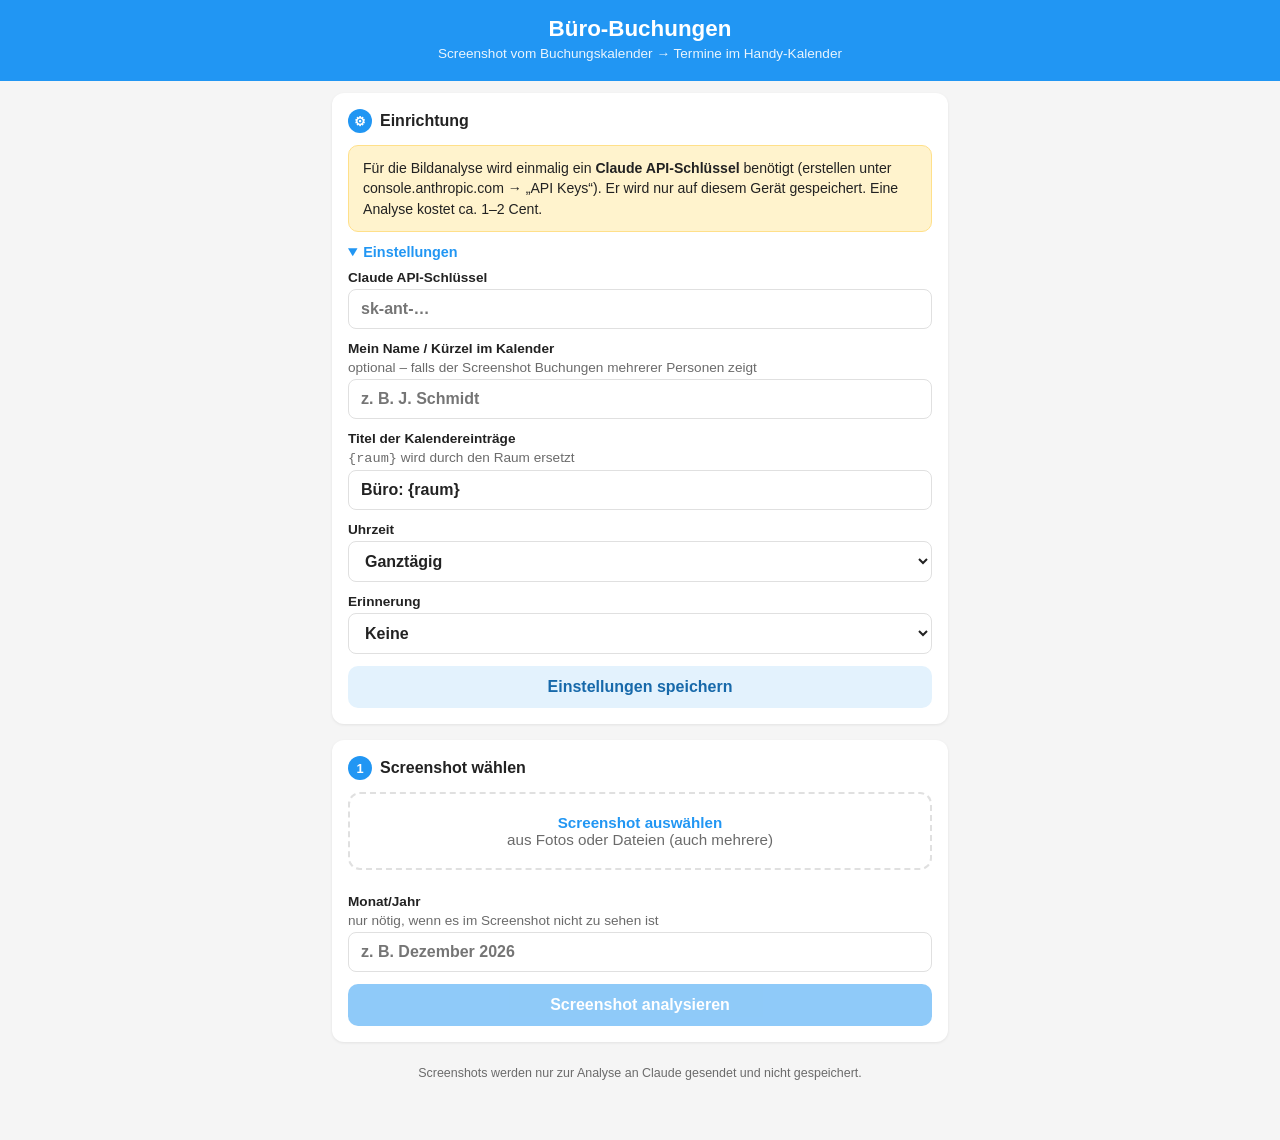
==== buerobuchung.html @ 48f1ab89 "Add office booking app: calendar screenshot to .ics entries Co-Authored-By: Claude Opus 5.5 <noreply" ====
<!DOCTYPE html>
<html lang="de">
<head>
<meta charset="UTF-8">
<meta name="viewport" content="width=device-width, initial-scale=1.0, viewport-fit=cover">
<meta name="apple-mobile-web-app-capable" content="yes">
<meta name="apple-mobile-web-app-title" content="Büro">
<meta name="theme-color" content="#2196F3">
<title>Büro-Buchungen</title>
<style>
  :root {
    --blue: #2196F3;
    --blue-dark: #1769aa;
    --blue-soft: #e3f2fd;
    --green: #43a047;
    --red: #c0392b;
    --amber-bg: #fff3cd;
    --amber-border: #ffe08a;
    --bg: #f5f5f5;
    --card: #ffffff;
    --border: #e0e0e0;
    --text: #222;
    --text-light: #6b6b6b;
  }
  @media (prefers-color-scheme: dark) {
    :root {
      --blue-soft: #16324a;
      --amber-bg: #3a3214;
      --amber-border: #6b5a1d;
      --bg: #121417;
      --card: #1d2025;
      --border: #30343b;
      --text: #ececec;
      --text-light: #a0a4ab;
      color-scheme: dark;
    }
  }
  * { box-sizing: border-box; }
  [hidden] { display: none !important; }
  body {
    margin: 0;
    font-family: -apple-system, BlinkMacSystemFont, "Segoe UI", Roboto, Helvetica, Arial, sans-serif;
    background: var(--bg);
    color: var(--text);
    padding-bottom: calc(40px + env(safe-area-inset-bottom, 0px));
  }
  header {
    background: var(--blue);
    color: #fff;
    padding: calc(16px + env(safe-area-inset-top, 0px)) 16px 20px;
    text-align: center;
  }
  header h1 { margin: 0 0 4px; font-size: 1.4rem; }
  header p { margin: 0; font-size: 0.85rem; opacity: 0.9; }
  .wrap {
    max-width: 640px;
    margin: 0 auto;
    padding: 12px max(12px, env(safe-area-inset-left, 0px)) 12px max(12px, env(safe-area-inset-right, 0px));
    display: flex;
    flex-direction: column;
    gap: 16px;
  }
  .card {
    background: var(--card);
    border-radius: 12px;
    box-shadow: 0 1px 3px rgba(0,0,0,0.08);
    padding: 16px;
    display: flex;
    flex-direction: column;
    gap: 12px;
  }
  .card h2 {
    margin: 0;
    font-size: 1rem;
    display: flex;
    align-items: center;
    gap: 8px;
  }
  .step {
    display: inline-grid;
    place-items: center;
    width: 24px; height: 24px;
    border-radius: 50%;
    background: var(--blue);
    color: #fff;
    font-size: 0.8rem;
    flex-shrink: 0;
  }
  .hint { margin: 0; font-size: 0.85rem; color: var(--text-light); line-height: 1.45; }
  label { font-size: 0.85rem; font-weight: 600; display: flex; flex-direction: column; gap: 4px; }
  label .sub { font-weight: 400; color: var(--text-light); }
  input[type="text"], input[type="password"], input[type="date"], input[type="time"], select {
    font: inherit;
    font-size: 16px; /* verhindert Zoom auf iOS */
    padding: 10px 12px;
    border: 1px solid var(--border);
    border-radius: 8px;
    background: var(--card);
    color: var(--text);
    width: 100%;
    min-width: 0;
  }
  input:focus-visible, select:focus-visible, button:focus-visible {
    outline: 2px solid var(--blue);
    outline-offset: 1px;
  }
  .row { display: flex; gap: 10px; flex-wrap: wrap; }
  .row > * { flex: 1 1 140px; min-width: 0; }
  button {
    font: inherit;
    font-size: 1rem;
    border: none;
    border-radius: 10px;
    padding: 12px 16px;
    cursor: pointer;
    background: var(--blue);
    color: #fff;
    font-weight: 600;
  }
  button:disabled { opacity: 0.5; cursor: default; }
  button.secondary { background: var(--blue-soft); color: var(--blue-dark); }
  @media (prefers-color-scheme: dark) { button.secondary { color: #9fd0ff; } }
  button.link {
    background: none; color: var(--blue); padding: 4px 0; font-weight: 500; font-size: 0.9rem;
    align-self: flex-start;
  }
  .drop {
    border: 2px dashed var(--border);
    border-radius: 12px;
    padding: 20px 12px;
    text-align: center;
    color: var(--text-light);
    cursor: pointer;
    font-size: 0.95rem;
  }
  .drop strong { color: var(--blue); }
  .thumbs { display: flex; gap: 8px; flex-wrap: wrap; }
  .thumb { position: relative; width: 84px; height: 140px; border-radius: 8px; overflow: hidden; border: 1px solid var(--border); }
  .thumb img { width: 100%; height: 100%; object-fit: cover; object-position: top; }
  .thumb button {
    position: absolute; top: 4px; right: 4px;
    width: 26px; height: 26px; padding: 0; border-radius: 50%;
    background: rgba(0,0,0,0.6); font-size: 0.9rem; line-height: 26px;
  }
  details summary { cursor: pointer; font-size: 0.9rem; color: var(--blue); font-weight: 600; }
  details[open] summary { margin-bottom: 10px; }
  details .inner { display: flex; flex-direction: column; gap: 12px; }
  .notice {
    background: var(--amber-bg);
    border: 1px solid var(--amber-border);
    border-radius: 10px;
    padding: 12px 14px;
    font-size: 0.88rem;
    line-height: 1.45;
  }
  .error { color: var(--red); font-size: 0.9rem; margin: 0; white-space: pre-wrap; }
  .status { font-size: 0.9rem; color: var(--text-light); display: flex; align-items: center; gap: 8px; }
  .spinner {
    width: 18px; height: 18px; border-radius: 50%;
    border: 3px solid var(--blue-soft); border-top-color: var(--blue);
    animation: spin 0.9s linear infinite;
  }
  @keyframes spin { to { transform: rotate(360deg); } }
  @media (prefers-reduced-motion: reduce) { .spinner { animation-duration: 3s; } }

  /* Ergebnisliste */
  .days { display: flex; flex-direction: column; }
  .day {
    display: grid;
    grid-template-columns: 26px 92px 1fr 32px;
    align-items: center;
    gap: 8px;
    padding: 8px 0;
    border-bottom: 1px solid var(--border);
  }
  .day:last-child { border-bottom: none; }
  .day.off .date, .day.off input[type="text"] { opacity: 0.45; }
  .day input[type="checkbox"] { width: 22px; height: 22px; accent-color: var(--green); margin: 0; }
  .date { font-size: 0.9rem; line-height: 1.2; font-variant-numeric: tabular-nums; }
  .date .wd { font-weight: 700; display: block; }
  .date .dm { color: var(--text-light); font-size: 0.8rem; }
  .day input[type="text"] { padding: 8px 10px; }
  .day .del { background: none; color: var(--red); padding: 0; font-size: 1.2rem; }
  .day.unsure input[type="text"] { border-color: #e0a800; }
  .week-sep { font-size: 0.75rem; text-transform: uppercase; letter-spacing: 0.06em; color: var(--text-light); padding: 12px 0 2px; font-weight: 600; }
  .summary { font-size: 0.9rem; color: var(--text-light); }
  .actions { display: flex; flex-direction: column; gap: 8px; }
  .legend { font-size: 0.8rem; color: var(--text-light); display: flex; align-items: center; gap: 6px; }
  .legend i { display: inline-block; width: 14px; height: 14px; border: 2px solid #e0a800; border-radius: 4px; }
  footer { text-align: center; font-size: 0.78rem; color: var(--text-light); padding: 8px 16px; }
</style>
</head>
<body>

<header>
  <h1>Büro-Buchungen</h1>
  <p>Screenshot vom Buchungskalender → Termine im Handy-Kalender</p>
</header>

<div class="wrap">

  <!-- Einmalige Einrichtung -->
  <section class="card" id="setup-card">
    <h2><span class="step">⚙</span> Einrichtung</h2>
    <div class="notice" id="key-notice" hidden>
      Für die Bildanalyse wird einmalig ein <strong>Claude API-Schlüssel</strong> benötigt
      (erstellen unter <span style="user-select:all">console.anthropic.com</span> → „API Keys“).
      Er wird nur auf diesem Gerät gespeichert. Eine Analyse kostet ca. 1–2 Cent.
    </div>
    <details id="settings">
      <summary>Einstellungen</summary>
      <div class="inner">
        <label>Claude API-Schlüssel
          <input type="password" id="api-key" placeholder="sk-ant-…" autocomplete="off" spellcheck="false">
        </label>
        <label>Mein Name / Kürzel im Kalender <span class="sub">optional – falls der Screenshot Buchungen mehrerer Personen zeigt</span>
          <input type="text" id="my-name" placeholder="z. B. J. Schmidt">
        </label>
        <label>Titel der Kalendereinträge <span class="sub"><code>{raum}</code> wird durch den Raum ersetzt</span>
          <input type="text" id="title-tpl" value="Büro: {raum}">
        </label>
        <label>Uhrzeit
          <select id="time-mode">
            <option value="allday">Ganztägig</option>
            <option value="timed">Mit Uhrzeit</option>
          </select>
        </label>
        <div class="row" id="time-row" hidden>
          <label>Von <input type="time" id="t-start" value="08:00"></label>
          <label>Bis <input type="time" id="t-end" value="17:00"></label>
        </div>
        <label>Erinnerung
          <select id="alarm">
            <option value="">Keine</option>
            <option value="-PT15M">15 Minuten vorher</option>
            <option value="-PT1H">1 Stunde vorher</option>
            <option value="-PT9H" data-allday="true">Am Vortag, 15:00 (bei ganztägig)</option>
          </select>
        </label>
        <button class="secondary" id="save-settings" type="button">Einstellungen speichern</button>
      </div>
    </details>
  </section>

  <!-- Schritt 1: Screenshot -->
  <section class="card">
    <h2><span class="step">1</span> Screenshot wählen</h2>
    <input type="file" id="file" accept="image/*" multiple hidden>
    <div class="drop" id="drop" role="button" tabindex="0">
      <strong>Screenshot auswählen</strong><br>
      aus Fotos oder Dateien (auch mehrere)
    </div>
    <div class="thumbs" id="thumbs"></div>
    <label>Monat/Jahr <span class="sub">nur nötig, wenn es im Screenshot nicht zu sehen ist</span>
      <input type="text" id="period-hint" placeholder="z. B. Dezember 2026">
    </label>
    <button id="analyze" type="button" disabled>Screenshot analysieren</button>
    <div class="status" id="status" hidden><div class="spinner"></div><span>Analysiere Screenshot … (ca. 10–30 Sek.)</span></div>
    <p class="error" id="error" hidden></p>
  </section>

  <!-- Schritt 2: Prüfen -->
  <section class="card" id="result-card" hidden>
    <h2><span class="step">2</span> Prüfen &amp; anpassen</h2>
    <p class="hint">Nur Werktage (Mo–Fr). Häkchen entfernen, um einen Tag auszulassen. Raum antippen, um ihn zu ändern.</p>
    <div class="legend" id="unsure-legend" hidden><i></i> unsicher erkannt – bitte prüfen</div>
    <div class="days" id="days"></div>
    <button class="link" id="add-day" type="button">+ Tag hinzufügen</button>
    <div class="row" id="add-row" hidden>
      <input type="date" id="add-date">
      <input type="text" id="add-room" placeholder="Raum">
      <button class="secondary" id="add-confirm" type="button">Hinzufügen</button>
    </div>
  </section>

  <!-- Schritt 3: Exportieren -->
  <section class="card" id="export-card" hidden>
    <h2><span class="step">3</span> In den Kalender übernehmen</h2>
    <p class="summary" id="summary"></p>
    <div class="actions">
      <button id="export" type="button">Zum Kalender hinzufügen</button>
      <button class="secondary" id="share" type="button" hidden>Teilen … (an Kalender-App senden)</button>
    </div>
    <p class="hint">iPhone: In Safari öffnet sich „Alle hinzufügen“. Android: Die heruntergeladene Datei
      <code>buero-buchungen.ics</code> antippen und mit Google Kalender öffnen.</p>
  </section>

  <footer>Screenshots werden nur zur Analyse an Claude gesendet und nicht gespeichert.</footer>
</div>

<script>
(() => {
  const $ = id => document.getElementById(id);
  const MODEL = 'claude-sonnet-5-5';
  const WD = ['So', 'Mo', 'Di', 'Mi', 'Do', 'Fr', 'Sa'];
  const WD_LONG = ['Sonntag', 'Montag', 'Dienstag', 'Mittwoch', 'Donnerstag', 'Freitag', 'Samstag'];

  let images = [];   // {blob, url, mediaType}
  let days = [];     // {date: 'YYYY-MM-DD', room, on, unsure}

  // ---------- Einstellungen ----------
  const store = {
    get(k, d = '') { try { return localStorage.getItem('bb_' + k) ?? d; } catch { return d; } },
    set(k, v) { try { localStorage.setItem('bb_' + k, v); } catch {} }
  };
  const fields = ['api-key', 'my-name', 'title-tpl', 'time-mode', 't-start', 't-end', 'alarm'];
  fields.forEach(f => { const v = store.get(f, null); if (v !== null) $(f).value = v; });

  function syncSettingsUI() {
    const hasKey = !!$('api-key').value.trim();
    $('key-notice').hidden = hasKey;
    if (!hasKey) $('settings').open = true;
    $('time-row').hidden = $('time-mode').value !== 'timed';
    updateAnalyzeBtn();
  }
  $('time-mode').addEventListener('change', syncSettingsUI);
  $('save-settings').addEventListener('click', () => {
    fields.forEach(f => store.set(f, $(f).value.trim()));
    syncSettingsUI();
    if ($('api-key').value.trim()) $('settings').open = false;
    renderSummary();
  });
  $('api-key').addEventListener('input', updateAnalyzeBtn);

  // ---------- Bilder ----------
  $('drop').addEventListener('click', () => $('file').click());
  $('drop').addEventListener('keydown', e => { if (e.key === 'Enter' || e.key === ' ') { e.preventDefault(); $('file').click(); } });
  $('drop').addEventListener('dragover', e => e.preventDefault());
  $('drop').addEventListener('drop', e => { e.preventDefault(); addFiles(e.dataTransfer.files); });
  $('file').addEventListener('change', e => { addFiles(e.target.files); e.target.value = ''; });
  document.addEventListener('paste', e => {
    const files = [...(e.clipboardData?.items || [])].filter(i => i.type.startsWith('image/')).map(i => i.getAsFile());
    if (files.length) addFiles(files);
  });

  async function addFiles(fileList) {
    for (const f of fileList) {
      if (!f || !f.type.startsWith('image/')) continue;
      try {
        const blob = await shrink(f);
        images.push({ blob, url: URL.createObjectURL(blob) });
      } catch { showError('Das Bild konnte nicht gelesen werden. Bitte als PNG oder JPG wählen.'); }
    }
    renderThumbs();
  }

  // Verkleinert auf max. 1568 px (lange Seite) – so viel nutzt Claude ohnehin.
  function shrink(file) {
    return new Promise((resolve, reject) => {
      const img = new Image();
      img.onload = () => {
        const max = 1568;
        const scale = Math.min(1, max / Math.max(img.width, img.height));
        const c = document.createElement('canvas');
        c.width = Math.round(img.width * scale);
        c.height = Math.round(img.height * scale);
        const ctx = c.getContext('2d');
        ctx.fillStyle = '#fff';
        ctx.fillRect(0, 0, c.width, c.height);
        ctx.drawImage(img, 0, 0, c.width, c.height);
        URL.revokeObjectURL(img.src);
        c.toBlob(b => b ? resolve(b) : reject(), 'image/jpeg', 0.9);
      };
      img.onerror = reject;
      img.src = URL.createObjectURL(file);
    });
  }

  function renderThumbs() {
    const box = $('thumbs');
    box.innerHTML = '';
    images.forEach((im, i) => {
      const d = document.createElement('div');
      d.className = 'thumb';
      d.innerHTML = `<img alt="Screenshot ${i + 1}"><button type="button" aria-label="Entfernen">✕</button>`;
      d.querySelector('img').src = im.url;
      d.querySelector('button').onclick = () => { URL.revokeObjectURL(im.url); images.splice(i, 1); renderThumbs(); };
      box.appendChild(d);
    });
    updateAnalyzeBtn();
  }

  function updateAnalyzeBtn() {
    $('analyze').disabled = !images.length || !$('api-key').value.trim();
  }

  // ---------- Analyse ----------
  const blobToBase64 = blob => new Promise((res, rej) => {
    const r = new FileReader();
    r.onload = () => res(String(r.result).split(',')[1]);
    r.onerror = rej;
    r.readAsDataURL(blob);
  });

  function buildPrompt() {
    const today = new Date();
    const name = $('my-name').value.trim();
    const period = $('period-hint').value.trim();
    return `Die Bilder sind Screenshots aus einem Kalender bzw. Raumbuchungs-System. Darin ist zu sehen, an welchen Tagen ich in welchem Büroraum (Raum, Arbeitsplatz, Desk, Etage o. ä.) gebucht bin.

Heutiges Datum: ${today.toISOString().slice(0, 10)} (${WD_LONG[today.getDay()]}).
${period ? `Der Zeitraum im Screenshot ist: ${period}.` : 'Leite Monat und Jahr aus dem Screenshot ab. Fehlt das Jahr, nimm das Jahr, bei dem die Wochentage zu den Daten passen und das am nächsten zum heutigen Datum liegt.'}
${name ? `Ich bin "${name}". Falls Buchungen mehrerer Personen zu sehen sind, nimm nur meine.` : ''}

Aufgabe: Lies für jeden Werktag (Montag bis Freitag), an dem eine Buchung zu sehen ist, das Datum und die Raumbezeichnung aus. Übernimm die Raumbezeichnung so, wie sie im Screenshot steht (z. B. "3.14", "Raum Elbe", "Desk 2-07"). Ignoriere Wochenenden und Tage ohne Buchung. Prüfe, dass Datum und Wochentag zusammenpassen.

Antworte ausschließlich mit JSON in genau diesem Format, ohne weiteren Text:
{"bookings":[{"date":"YYYY-MM-DD","room":"Raumbezeichnung","unsure":false}]}
Setze "unsure": true, wenn Datum oder Raum schlecht lesbar oder geraten ist. Wenn keine Buchungen erkennbar sind, antworte mit {"bookings":[],"reason":"kurze Begründung auf Deutsch"}.`;
  }

  $('analyze').addEventListener('click', async () => {
    hideError();
    $('analyze').disabled = true;
    $('status').hidden = false;
    try {
      const content = [];
      for (const im of images) {
        content.push({ type: 'image', source: { type: 'base64', media_type: 'image/jpeg', data: await blobToBase64(im.blob) } });
      }
      content.push({ type: 'text', text: buildPrompt() });

      const res = await fetch('https://api.anthropic.com/v1/messages', {
        method: 'POST',
        headers: {
          'content-type': 'application/json',
          'x-api-key': $('api-key').value.trim(),
          'anthropic-version': '2023-06-01',
          'anthropic-dangerous-direct-browser-access': 'true'
        },
        body: JSON.stringify({ model: MODEL, max_tokens: 4000, messages: [{ role: 'user', content }] })
      });
      const data = await res.json().catch(() => ({}));
      if (!res.ok) {
        const msg = data?.error?.message || res.statusText;
        if (res.status === 401) throw new Error('Der API-Schlüssel ist ungültig. Bitte in den Einstellungen prüfen.');
        if (res.status === 429) throw new Error('Zu viele Anfragen oder Guthaben aufgebraucht. Bitte später erneut versuchen.');
        throw new Error('Fehler bei der Analyse (' + res.status + '): ' + msg);
      }
      const text = (data.content || []).filter(b => b.type === 'text').map(b => b.text).join('');
      const parsed = parseJson(text);
      if (!parsed || !Array.isArray(parsed.bookings)) throw new Error('Die Antwort konnte nicht gelesen werden. Bitte erneut versuchen.');

      const found = parsed.bookings
        .filter(b => /^\d{4}-\d{2}-\d{2}$/.test(b.date) && isWeekday(b.date))
        .map(b => ({ date: b.date, room: String(b.room || '').trim(), on: !!String(b.room || '').trim(), unsure: !!b.unsure }));

      if (!found.length) throw new Error('Im Screenshot wurden keine Buchungen an Werktagen gefunden.' + (parsed.reason ? '\n' + parsed.reason : ''));

      // Mit bereits vorhandenen Tagen zusammenführen (neue Analyse überschreibt gleiche Daten)
      const map = new Map(days.map(d => [d.date, d]));
      found.forEach(d => map.set(d.date, d));
      days = [...map.values()].sort((a, b) => a.date.localeCompare(b.date));
      renderDays();
      $('result-card').scrollIntoView({ behavior: 'smooth', block: 'start' });
    } catch (e) {
      showError(e.message === 'Failed to fetch' ? 'Keine Verbindung zu Claude. Bitte Internetverbindung prüfen.' : e.message);
    } finally {
      $('status').hidden = true;
      updateAnalyzeBtn();
    }
  });

  function parseJson(text) {
    try { return JSON.parse(text); } catch {}
    const fence = text.match(/```(?:json)?\s*([\s\S]*?)```/);
    if (fence) { try { return JSON.parse(fence[1]); } catch {} }
    const s = text.indexOf('{'), e = text.lastIndexOf('}');
    if (s >= 0 && e > s) { try { return JSON.parse(text.slice(s, e + 1)); } catch {} }
    return null;
  }

  const parseDate = s => { const [y, m, d] = s.split('-').map(Number); return new Date(y, m - 1, d); };
  const isWeekday = s => { const w = parseDate(s).getDay(); return w >= 1 && w <= 5; };
  const isoWeek = dt => {
    const d = new Date(Date.UTC(dt.getFullYear(), dt.getMonth(), dt.getDate()));
    const day = d.getUTCDay() || 7;
    d.setUTCDate(d.getUTCDate() + 4 - day);
    const y0 = new Date(Date.UTC(d.getUTCFullYear(), 0, 1));
    return Math.ceil(((d - y0) / 86400000 + 1) / 7);
  };

  // ---------- Liste ----------
  function renderDays() {
    const box = $('days');
    box.innerHTML = '';
    let lastWeek = null;
    days.forEach((d, i) => {
      const dt = parseDate(d.date);
      const kw = isoWeek(dt);
      if (kw !== lastWeek) {
        const sep = document.createElement('div');
        sep.className = 'week-sep';
        sep.textContent = 'KW ' + kw;
        box.appendChild(sep);
        lastWeek = kw;
      }
      const row = document.createElement('div');
      row.className = 'day' + (d.on ? '' : ' off') + (d.unsure ? ' unsure' : '');
      row.innerHTML = `
        <input type="checkbox" id="on-${d.date}" aria-label="Tag übernehmen">
        <label class="date" for="on-${d.date}"><span class="wd">${WD[dt.getDay()]}</span><span class="dm">${dt.toLocaleDateString('de-DE', { day: '2-digit', month: '2-digit', year: 'numeric' })}</span></label>
        <input type="text" id="room-${d.date}" aria-label="Raum" placeholder="Raum">
        <button class="del" type="button" aria-label="Tag entfernen">✕</button>`;
      const cb = row.querySelector('input[type="checkbox"]');
      const tx = row.querySelector('input[type="text"]');
      cb.checked = d.on;
      tx.value = d.room;
      cb.onchange = () => { d.on = cb.checked; row.classList.toggle('off', !d.on); renderSummary(); };
      tx.oninput = () => {
        d.room = tx.value; d.unsure = false; row.classList.remove('unsure');
        if (tx.value.trim() && !d.on) { d.on = true; cb.checked = true; row.classList.remove('off'); }
        renderSummary();
      };
      row.querySelector('.del').onclick = () => { days.splice(i, 1); renderDays(); };
      box.appendChild(row);
    });
    $('unsure-legend').hidden = !days.some(d => d.unsure);
    $('result-card').hidden = $('export-card').hidden = !days.length;
    renderSummary();
  }

  $('add-day').onclick = () => { $('add-row').hidden = false; $('add-date').focus(); };
  $('add-confirm').onclick = () => {
    const date = $('add-date').value, room = $('add-room').value.trim();
    if (!date) return;
    if (!isWeekday(date)) { showError('Bitte einen Werktag (Mo–Fr) wählen.'); return; }
    hideError();
    days = days.filter(d => d.date !== date);
    days.push({ date, room, on: !!room, unsure: false });
    days.sort((a, b) => a.date.localeCompare(b.date));
    $('add-date').value = ''; $('add-room').value = ''; $('add-row').hidden = true;
    renderDays();
  };

  const selected = () => days.filter(d => d.on && d.room.trim());

  function renderSummary() {
    const sel = selected();
    $('summary').textContent = sel.length
      ? `${sel.length} ${sel.length === 1 ? 'Termin' : 'Termine'} vom ${fmt(sel[0].date)} bis ${fmt(sel[sel.length - 1].date)}`
      : 'Keine Tage ausgewählt.';
    $('export').disabled = !sel.length;
    $('share').disabled = !sel.length;
  }
  const fmt = s => parseDate(s).toLocaleDateString('de-DE', { day: '2-digit', month: '2-digit' });

  // ---------- ICS ----------
  const icsEscape = s => String(s).replace(/\\/g, '\\\\').replace(/;/g, '\\;').replace(/,/g, '\\,').replace(/\r?\n/g, '\\n');
  function fold(line) {
    // Zeilen nach RFC 5545 auf max. 75 Bytes umbrechen
    const enc = new TextEncoder();
    if (enc.encode(line).length <= 75) return line;
    const out = []; let cur = '';
    for (const ch of line) {
      if (enc.encode(cur + ch).length > (out.length ? 74 : 75)) { out.push(cur); cur = ''; }
      cur += ch;
    }
    out.push(cur);
    return out.join('\r\n ');
  }
  const ymd = s => s.replace(/-/g, '');
  const nextDay = s => { const d = parseDate(s); d.setDate(d.getDate() + 1); return `${d.getFullYear()}${String(d.getMonth() + 1).padStart(2, '0')}${String(d.getDate()).padStart(2, '0')}`; };

  function buildIcs() {
    const tpl = $('title-tpl').value.trim() || 'Büro: {raum}';
    const timed = $('time-mode').value === 'timed';
    const ts = $('t-start').value || '08:00', te = $('t-end').value || '17:00';
    const alarm = $('alarm').value;
    const stamp = new Date().toISOString().replace(/[-:]/g, '').replace(/\.\d{3}/, '');
    const lines = ['BEGIN:VCALENDAR', 'VERSION:2.0', 'PRODID:-//MFW//Buero-Buchungen//DE', 'CALSCALE:GREGORIAN', 'METHOD:PUBLISH'];
    for (const d of selected()) {
      const room = d.room.trim();
      lines.push('BEGIN:VEVENT');
      lines.push(`UID:buero-${ymd(d.date)}@buerobuchung`);
      lines.push(`DTSTAMP:${stamp}`);
      if (timed) {
        lines.push(`DTSTART:${ymd(d.date)}T${ts.replace(':', '')}00`);
        lines.push(`DTEND:${ymd(d.date)}T${te.replace(':', '')}00`);
      } else {
        lines.push(`DTSTART;VALUE=DATE:${ymd(d.date)}`);
        lines.push(`DTEND;VALUE=DATE:${nextDay(d.date)}`);
      }
      lines.push(`SUMMARY:${icsEscape(tpl.replace(/\{raum\}/gi, room))}`);
      lines.push(`LOCATION:${icsEscape(room)}`);
      lines.push('TRANSP:TRANSPARENT');
      if (alarm) {
        lines.push('BEGIN:VALARM', 'ACTION:DISPLAY', `DESCRIPTION:${icsEscape('Büro: ' + room)}`, `TRIGGER:${alarm}`, 'END:VALARM');
      }
      lines.push('END:VEVENT');
    }
    lines.push('END:VCALENDAR');
    return lines.map(fold).join('\r\n') + '\r\n';
  }

  const isIOS = /iP(hone|ad|od)/.test(navigator.userAgent) || (navigator.platform === 'MacIntel' && navigator.maxTouchPoints > 1);

  $('export').addEventListener('click', () => {
    const ics = buildIcs();
    if (isIOS) {
      // Safari zeigt bei text/calendar direkt den Dialog „Alle hinzufügen“
      location.href = 'data:text/calendar;charset=utf-8,' + encodeURIComponent(ics);
      return;
    }
    const url = URL.createObjectURL(new Blob([ics], { type: 'text/calendar;charset=utf-8' }));
    const a = document.createElement('a');
    a.href = url; a.download = 'buero-buchungen.ics';
    document.body.appendChild(a); a.click(); a.remove();
    setTimeout(() => URL.revokeObjectURL(url), 10000);
  });

  // Teilen (z. B. direkt an Google Kalender / Outlook)
  try {
    const probe = new File(['x'], 'x.ics', { type: 'text/calendar' });
    if (navigator.canShare && navigator.canShare({ files: [probe] })) $('share').hidden = false;
  } catch {}
  $('share').addEventListener('click', async () => {
    const file = new File([buildIcs()], 'buero-buchungen.ics', { type: 'text/calendar' });
    try { await navigator.share({ files: [file], title: 'Büro-Buchungen' }); } catch {}
  });

  // ---------- Hilfen ----------
  function showError(msg) { $('error').textContent = msg; $('error').hidden = false; }
  function hideError() { $('error').hidden = true; }

  syncSettingsUI();
})();
</script>
</body>
</html>
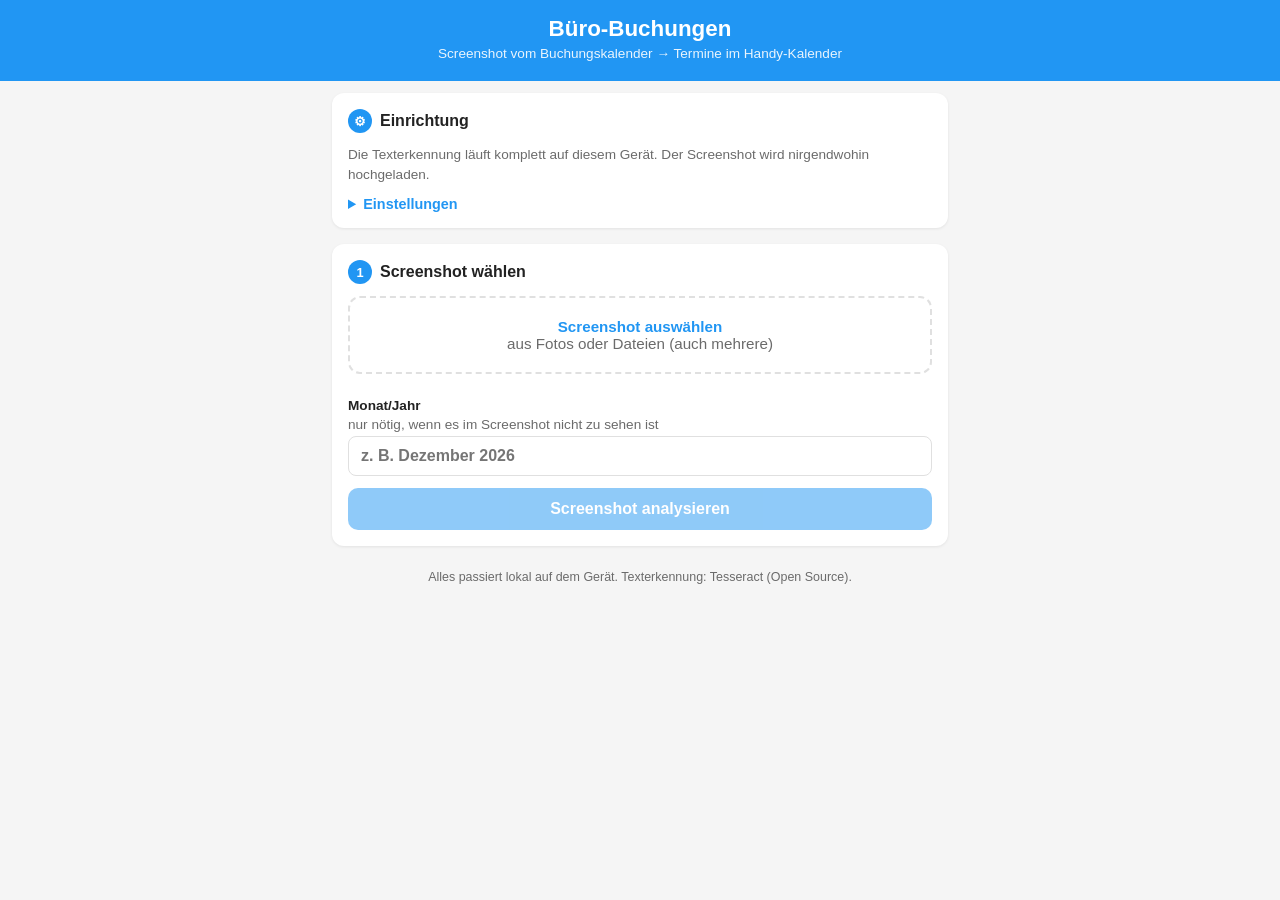
==== commit c3fddf3e: "Office booking app: run text recognition locally instead of Claude API Screenshots never leave the d" ====
--- a/buerobuchung.html
+++ b/buerobuchung.html
@@ -187,6 +187,7 @@
   .actions { display: flex; flex-direction: column; gap: 8px; }
   .legend { font-size: 0.8rem; color: var(--text-light); display: flex; align-items: center; gap: 6px; }
   .legend i { display: inline-block; width: 14px; height: 14px; border: 2px solid #e0a800; border-radius: 4px; }
+  pre { font-size: 0.75rem; white-space: pre-wrap; word-break: break-word; max-height: 240px; overflow: auto; background: var(--bg); padding: 8px; border-radius: 8px; margin: 0; }
   footer { text-align: center; font-size: 0.78rem; color: var(--text-light); padding: 8px 16px; }
 </style>
 </head>
@@ -202,19 +203,12 @@
   <!-- Einmalige Einrichtung -->
   <section class="card" id="setup-card">
     <h2><span class="step">⚙</span> Einrichtung</h2>
-    <div class="notice" id="key-notice" hidden>
-      Für die Bildanalyse wird einmalig ein <strong>Claude API-Schlüssel</strong> benötigt
-      (erstellen unter <span style="user-select:all">console.anthropic.com</span> → „API Keys“).
-      Er wird nur auf diesem Gerät gespeichert. Eine Analyse kostet ca. 1–2 Cent.
-    </div>
+    <p class="hint">Die Texterkennung läuft komplett auf diesem Gerät. Der Screenshot wird nirgendwohin hochgeladen.</p>
     <details id="settings">
       <summary>Einstellungen</summary>
       <div class="inner">
-        <label>Claude API-Schlüssel
-          <input type="password" id="api-key" placeholder="sk-ant-…" autocomplete="off" spellcheck="false">
-        </label>
-        <label>Mein Name / Kürzel im Kalender <span class="sub">optional – falls der Screenshot Buchungen mehrerer Personen zeigt</span>
-          <input type="text" id="my-name" placeholder="z. B. J. Schmidt">
+        <label>Meine Räume <span class="sub">empfohlen – kommagetrennt, z. B. „3.14, 3.15, Raum Elbe, Desk 2-07“. Dann werden genau diese Namen im Screenshot gesucht.</span>
+          <input type="text" id="known-rooms" placeholder="z. B. 3.14, 3.15, Raum Elbe" spellcheck="false">
         </label>
         <label>Titel der Kalendereinträge <span class="sub"><code>{raum}</code> wird durch den Raum ersetzt</span>
           <input type="text" id="title-tpl" value="Büro: {raum}">
@@ -255,8 +249,12 @@
       <input type="text" id="period-hint" placeholder="z. B. Dezember 2026">
     </label>
     <button id="analyze" type="button" disabled>Screenshot analysieren</button>
-    <div class="status" id="status" hidden><div class="spinner"></div><span>Analysiere Screenshot … (ca. 10–30 Sek.)</span></div>
+    <div class="status" id="status" hidden><div class="spinner"></div><span id="status-text">Lese Text …</span></div>
     <p class="error" id="error" hidden></p>
+    <details id="ocr-details" hidden>
+      <summary>Erkannter Text anzeigen</summary>
+      <pre id="ocr-text"></pre>
+    </details>
   </section>
 
   <!-- Schritt 2: Prüfen -->
@@ -285,17 +283,16 @@
       <code>buero-buchungen.ics</code> antippen und mit Google Kalender öffnen.</p>
   </section>
 
-  <footer>Screenshots werden nur zur Analyse an Claude gesendet und nicht gespeichert.</footer>
+  <footer>Alles passiert lokal auf dem Gerät. Texterkennung: Tesseract (Open Source).</footer>
 </div>
 
+<script src="ocr/tesseract.min.js"></script>
 <script>
 (() => {
   const $ = id => document.getElementById(id);
-  const MODEL = 'claude-sonnet-5-5';
   const WD = ['So', 'Mo', 'Di', 'Mi', 'Do', 'Fr', 'Sa'];
-  const WD_LONG = ['Sonntag', 'Montag', 'Dienstag', 'Mittwoch', 'Donnerstag', 'Freitag', 'Samstag'];
-
-  let images = [];   // {blob, url, mediaType}
+
+  let images = [];   // {blob, url}
   let days = [];     // {date: 'YYYY-MM-DD', room, on, unsure}
 
   // ---------- Einstellungen ----------
@@ -303,13 +300,10 @@
     get(k, d = '') { try { return localStorage.getItem('bb_' + k) ?? d; } catch { return d; } },
     set(k, v) { try { localStorage.setItem('bb_' + k, v); } catch {} }
   };
-  const fields = ['api-key', 'my-name', 'title-tpl', 'time-mode', 't-start', 't-end', 'alarm'];
+  const fields = ['known-rooms', 'title-tpl', 'time-mode', 't-start', 't-end', 'alarm'];
   fields.forEach(f => { const v = store.get(f, null); if (v !== null) $(f).value = v; });
 
   function syncSettingsUI() {
-    const hasKey = !!$('api-key').value.trim();
-    $('key-notice').hidden = hasKey;
-    if (!hasKey) $('settings').open = true;
     $('time-row').hidden = $('time-mode').value !== 'timed';
     updateAnalyzeBtn();
   }
@@ -317,10 +311,9 @@
   $('save-settings').addEventListener('click', () => {
     fields.forEach(f => store.set(f, $(f).value.trim()));
     syncSettingsUI();
-    if ($('api-key').value.trim()) $('settings').open = false;
+    $('settings').open = false;
     renderSummary();
   });
-  $('api-key').addEventListener('input', updateAnalyzeBtn);
 
   // ---------- Bilder ----------
   $('drop').addEventListener('click', () => $('file').click());
@@ -337,20 +330,22 @@
     for (const f of fileList) {
       if (!f || !f.type.startsWith('image/')) continue;
       try {
-        const blob = await shrink(f);
+        const blob = await prepare(f);
         images.push({ blob, url: URL.createObjectURL(blob) });
       } catch { showError('Das Bild konnte nicht gelesen werden. Bitte als PNG oder JPG wählen.'); }
     }
     renderThumbs();
   }
 
-  // Verkleinert auf max. 1568 px (lange Seite) – so viel nutzt Claude ohnehin.
-  function shrink(file) {
+  // Bereitet das Bild für die Texterkennung vor: Graustufen, kräftiger Kontrast,
+  // kleine Bilder werden vergrößert (Tesseract liest größere Schrift zuverlässiger).
+  function prepare(file) {
     return new Promise((resolve, reject) => {
       const img = new Image();
       img.onload = () => {
-        const max = 1568;
-        const scale = Math.min(1, max / Math.max(img.width, img.height));
+        const long = Math.max(img.width, img.height);
+        let scale = img.width < 1000 ? 2 : 1;
+        if (long * scale > 4000) scale = 4000 / long;
         const c = document.createElement('canvas');
         c.width = Math.round(img.width * scale);
         c.height = Math.round(img.height * scale);
@@ -359,7 +354,19 @@
         ctx.fillRect(0, 0, c.width, c.height);
         ctx.drawImage(img, 0, 0, c.width, c.height);
         URL.revokeObjectURL(img.src);
-        c.toBlob(b => b ? resolve(b) : reject(), 'image/jpeg', 0.9);
+        const id = ctx.getImageData(0, 0, c.width, c.height), px = id.data;
+        // Helligkeit messen, damit auch dunkle Kalender (Dark Mode) funktionieren
+        let sum = 0;
+        for (let i = 0; i < px.length; i += 4) sum += 0.299 * px[i] + 0.587 * px[i + 1] + 0.114 * px[i + 2];
+        const invert = sum / (px.length / 4) < 110;
+        for (let i = 0; i < px.length; i += 4) {
+          let g = 0.299 * px[i] + 0.587 * px[i + 1] + 0.114 * px[i + 2];
+          if (invert) g = 255 - g;
+          g = Math.max(0, Math.min(255, (g - 128) * 1.4 + 140));
+          px[i] = px[i + 1] = px[i + 2] = g;
+        }
+        ctx.putImageData(id, 0, 0);
+        c.toBlob(b => b ? resolve(b) : reject(), 'image/png');
       };
       img.onerror = reject;
       img.src = URL.createObjectURL(file);
@@ -381,93 +388,251 @@
   }
 
   function updateAnalyzeBtn() {
-    $('analyze').disabled = !images.length || !$('api-key').value.trim();
-  }
-
-  // ---------- Analyse ----------
-  const blobToBase64 = blob => new Promise((res, rej) => {
-    const r = new FileReader();
-    r.onload = () => res(String(r.result).split(',')[1]);
-    r.onerror = rej;
-    r.readAsDataURL(blob);
-  });
-
-  function buildPrompt() {
-    const today = new Date();
-    const name = $('my-name').value.trim();
-    const period = $('period-hint').value.trim();
-    return `Die Bilder sind Screenshots aus einem Kalender bzw. Raumbuchungs-System. Darin ist zu sehen, an welchen Tagen ich in welchem Büroraum (Raum, Arbeitsplatz, Desk, Etage o. ä.) gebucht bin.
-
-Heutiges Datum: ${today.toISOString().slice(0, 10)} (${WD_LONG[today.getDay()]}).
-${period ? `Der Zeitraum im Screenshot ist: ${period}.` : 'Leite Monat und Jahr aus dem Screenshot ab. Fehlt das Jahr, nimm das Jahr, bei dem die Wochentage zu den Daten passen und das am nächsten zum heutigen Datum liegt.'}
-${name ? `Ich bin "${name}". Falls Buchungen mehrerer Personen zu sehen sind, nimm nur meine.` : ''}
-
-Aufgabe: Lies für jeden Werktag (Montag bis Freitag), an dem eine Buchung zu sehen ist, das Datum und die Raumbezeichnung aus. Übernimm die Raumbezeichnung so, wie sie im Screenshot steht (z. B. "3.14", "Raum Elbe", "Desk 2-07"). Ignoriere Wochenenden und Tage ohne Buchung. Prüfe, dass Datum und Wochentag zusammenpassen.
-
-Antworte ausschließlich mit JSON in genau diesem Format, ohne weiteren Text:
-{"bookings":[{"date":"YYYY-MM-DD","room":"Raumbezeichnung","unsure":false}]}
-Setze "unsure": true, wenn Datum oder Raum schlecht lesbar oder geraten ist. Wenn keine Buchungen erkennbar sind, antworte mit {"bookings":[],"reason":"kurze Begründung auf Deutsch"}.`;
-  }
+    $('analyze').disabled = !images.length || !window.Tesseract;
+  }
+
+  // ---------- Texterkennung (lokal) ----------
+  let workerPromise = null;
+  function getWorker() {
+    if (!workerPromise) {
+      const base = new URL('ocr/', location.href).href;
+      workerPromise = Tesseract.createWorker('deu', 1, {
+        workerPath: base + 'worker.min.js',
+        corePath: base,
+        langPath: base.replace(/\/$/, ''),
+        workerBlobURL: false,
+        logger: m => {
+          if (m.status === 'recognizing text') setStatus(`Lese Text … ${Math.round(m.progress * 100)} %`);
+          else if (/load|initializ/.test(m.status)) setStatus('Starte Texterkennung (beim ersten Mal ein paar Sekunden) …');
+        }
+      }).catch(e => { workerPromise = null; throw e; });
+    }
+    return workerPromise;
+  }
+  const setStatus = t => { $('status-text').textContent = t; };
 
   $('analyze').addEventListener('click', async () => {
     hideError();
     $('analyze').disabled = true;
     $('status').hidden = false;
+    setStatus('Starte Texterkennung …');
     try {
-      const content = [];
-      for (const im of images) {
-        content.push({ type: 'image', source: { type: 'base64', media_type: 'image/jpeg', data: await blobToBase64(im.blob) } });
-      }
-      content.push({ type: 'text', text: buildPrompt() });
-
-      const res = await fetch('https://api.anthropic.com/v1/messages', {
-        method: 'POST',
-        headers: {
-          'content-type': 'application/json',
-          'x-api-key': $('api-key').value.trim(),
-          'anthropic-version': '2023-06-01',
-          'anthropic-dangerous-direct-browser-access': 'true'
-        },
-        body: JSON.stringify({ model: MODEL, max_tokens: 4000, messages: [{ role: 'user', content }] })
-      });
-      const data = await res.json().catch(() => ({}));
-      if (!res.ok) {
-        const msg = data?.error?.message || res.statusText;
-        if (res.status === 401) throw new Error('Der API-Schlüssel ist ungültig. Bitte in den Einstellungen prüfen.');
-        if (res.status === 429) throw new Error('Zu viele Anfragen oder Guthaben aufgebraucht. Bitte später erneut versuchen.');
-        throw new Error('Fehler bei der Analyse (' + res.status + '): ' + msg);
-      }
-      const text = (data.content || []).filter(b => b.type === 'text').map(b => b.text).join('');
-      const parsed = parseJson(text);
-      if (!parsed || !Array.isArray(parsed.bookings)) throw new Error('Die Antwort konnte nicht gelesen werden. Bitte erneut versuchen.');
-
-      const found = parsed.bookings
-        .filter(b => /^\d{4}-\d{2}-\d{2}$/.test(b.date) && isWeekday(b.date))
-        .map(b => ({ date: b.date, room: String(b.room || '').trim(), on: !!String(b.room || '').trim(), unsure: !!b.unsure }));
-
-      if (!found.length) throw new Error('Im Screenshot wurden keine Buchungen an Werktagen gefunden.' + (parsed.reason ? '\n' + parsed.reason : ''));
-
-      // Mit bereits vorhandenen Tagen zusammenführen (neue Analyse überschreibt gleiche Daten)
+      const worker = await getWorker();
+      const found = [];
+      const texts = [];
+      for (let i = 0; i < images.length; i++) {
+        if (images.length > 1) setStatus(`Lese Screenshot ${i + 1} von ${images.length} …`);
+        const { data } = await worker.recognize(images[i].blob);
+        texts.push(data.text);
+        found.push(...extractBookings(data));
+      }
+      $('ocr-text').textContent = texts.join('\n\n———\n\n');
+      $('ocr-details').hidden = false;
+
+      const weekdays = found.filter(b => isWeekday(b.date));
+      if (!weekdays.length) {
+        throw new Error(lastProblem || 'Im Screenshot wurden keine Buchungen an Werktagen gefunden. Tipp: Unter „Einstellungen“ deine Raumnamen eintragen und unter „Erkannter Text anzeigen“ prüfen, was gelesen wurde.');
+      }
+      // Pro Datum nur eine Buchung; neue Analyse überschreibt gleiche Daten
       const map = new Map(days.map(d => [d.date, d]));
-      found.forEach(d => map.set(d.date, d));
+      const seen = new Set();
+      for (const b of weekdays) {
+        if (seen.has(b.date)) continue;
+        seen.add(b.date);
+        map.set(b.date, { date: b.date, room: b.room, on: !!b.room, unsure: b.unsure });
+      }
       days = [...map.values()].sort((a, b) => a.date.localeCompare(b.date));
       renderDays();
       $('result-card').scrollIntoView({ behavior: 'smooth', block: 'start' });
     } catch (e) {
-      showError(e.message === 'Failed to fetch' ? 'Keine Verbindung zu Claude. Bitte Internetverbindung prüfen.' : e.message);
+      showError(e?.message || 'Die Texterkennung konnte nicht gestartet werden. Bitte Seite neu laden.');
     } finally {
       $('status').hidden = true;
       updateAnalyzeBtn();
     }
   });
 
-  function parseJson(text) {
-    try { return JSON.parse(text); } catch {}
-    const fence = text.match(/```(?:json)?\s*([\s\S]*?)```/);
-    if (fence) { try { return JSON.parse(fence[1]); } catch {} }
-    const s = text.indexOf('{'), e = text.lastIndexOf('}');
-    if (s >= 0 && e > s) { try { return JSON.parse(text.slice(s, e + 1)); } catch {} }
+  // ---------- Auswertung des erkannten Texts ----------
+  const MONTHS = [
+    ['januar', 'jan', 'jänner'], ['februar', 'feb'], ['märz', 'maerz', 'mär', 'mrz', 'mar', 'march'],
+    ['april', 'apr'], ['mai', 'may'], ['juni', 'jun', 'june'], ['juli', 'jul', 'july'], ['august', 'aug'],
+    ['september', 'sept', 'sep'], ['oktober', 'okt', 'oct', 'october'], ['november', 'nov'], ['dezember', 'dez', 'dec', 'december']
+  ];
+  const MONTH_RE = 'jan(?:uar)?|jänner|feb(?:ruar)?|m(?:ä|ae)rz|mär|mrz|apr(?:il)?|mai|jun[i]?|jul[i]?|aug(?:ust)?|sep(?:t(?:ember)?)?|okt(?:ober)?|nov(?:ember)?|dez(?:ember)?';
+  function monthIndex(word) {
+    const w = String(word).toLowerCase().replace(/[^a-zäöü]/g, '');
+    if (w.length < 3) return 0;
+    for (let i = 0; i < 12; i++) {
+      if (MONTHS[i].includes(w) || (w.length >= 4 && MONTHS[i][0].startsWith(w))) return i + 1;
+    }
+    return 0;
+  }
+  const today = new Date();
+  // Jahr wählen, wenn keins zu sehen ist: das, bei dem das Datum am nächsten an heute liegt
+  function guessYear(m, d) {
+    let best = today.getFullYear(), bestDiff = Infinity;
+    for (const y of [best - 1, best, best + 1]) {
+      const diff = Math.abs(new Date(y, m - 1, d) - today);
+      if (diff < bestDiff) { bestDiff = diff; best = y; }
+    }
+    return best;
+  }
+  const iso = (y, m, d) => `${y}-${String(m).padStart(2, '0')}-${String(d).padStart(2, '0')}`;
+  const validDate = (y, m, d) => { const t = new Date(y, m - 1, d); return t.getFullYear() === y && t.getMonth() === m - 1 && t.getDate() === d; };
+
+  function detectPeriod(text) {
+    const hint = $('period-hint').value.trim();
+    const src = hint || text;
+    let m = src.match(new RegExp(`(${MONTH_RE})[a-z.]*\\s*(\\d{4})`, 'i'));
+    if (m) return { m: monthIndex(m[1]), y: +m[2] };
+    m = src.match(/(?<!\d)(\d{1,2})\s*[./]\s*(20\d\d)(?!\d)/);
+    if (m && +m[1] >= 1 && +m[1] <= 12) return { m: +m[1], y: +m[2] };
+    m = src.match(new RegExp(`(?<![a-zäöü])(${MONTH_RE})(?![a-zäöü])`, 'i'));
+    if (m) { const mi = monthIndex(m[1]); return { m: mi, y: guessYear(mi, 15) }; }
     return null;
+  }
+
+  // Sucht einen Raum in einem Textstück.
+  function makeRoomFinder() {
+    const known = $('known-rooms').value.split(/[,;\n]/).map(s => s.trim()).filter(Boolean);
+    const norm = s => s.toLowerCase().replace(/\s+/g, '').replace(/,/g, '.').replace(/[–—]/g, '-');
+    if (known.length) {
+      const list = known.map(name => ({ name, n: norm(name) })).sort((a, b) => b.n.length - a.n.length);
+      return text => {
+        const t = norm(text);
+        for (const k of list) {
+          const esc = k.n.replace(/[.*+?^${}()|[\]\\]/g, '\\$&');
+          if (new RegExp(`(?<![0-9a-zäöü])${esc}(?![0-9a-zäöü])`).test(t)) return k.name;
+        }
+        return '';
+      };
+    }
+    const patterns = [
+      /\b(?:Raum|Room|Büro|Buero|Desk|Platz|Arbeitsplatz|Besprechungsraum|Meetingraum)\s*[-:#.]?\s*[A-Za-zÄÖÜäöü0-9][\w.\-\/]*(?:\s+[A-ZÄÖÜ][a-zäöüß]+)?/i,
+      /\b[A-Z]{1,3}\s?\d{1,2}[.\-]\d{1,3}[a-z]?\b/,
+      /(?<![\d.])\d{1,2}[.\-]\d{2,3}[a-z]?(?![\d.])/
+    ];
+    return text => {
+      const clean = text
+        .replace(/(?<!\d)\d{1,2}\.\s?\d{1,2}\.(?:\s?\d{2,4})?/g, ' ')  // Daten
+        .replace(/\b\d{1,2}[:.]\d{2}\s*(?:uhr|h)?\s*[-–]\s*\d{1,2}[:.]\d{2}/gi, ' ') // Uhrzeiten
+        .replace(/\b\d{1,2}:\d{2}\b/g, ' ');
+      for (const p of patterns) { const m = clean.match(p); if (m) return m[0].trim(); }
+      return '';
+    };
+  }
+
+  let lastProblem = '';
+
+  function extractBookings(data) {
+    lastProblem = '';
+    const findRoom = makeRoomFinder();
+    const lines = (data.lines || []).map(l => ({ text: l.text.trim(), conf: l.confidence })).filter(l => l.text);
+    const period = detectPeriod(data.text || '');
+
+    // Variante A: Liste mit ausgeschriebenen Daten („Mo 09.11.“, „Montag, 9. November 2026“)
+    const numRe = /(?<!\d)(\d{1,2})\.\s?(\d{1,2})\.(?:\s?(\d{4}|\d{2})(?!\d))?/;
+    const txtRe = new RegExp(`(?<!\\d)(\\d{1,2})\\.?\\s*(${MONTH_RE})[a-zä]*\\.?(?:\\s*(\\d{4}))?`, 'i');
+    const listResults = [];
+    let current = null;
+    for (const line of lines) {
+      let m = line.text.match(numRe), d, mo, y;
+      if (m) { d = +m[1]; mo = +m[2]; y = m[3] ? (m[3].length === 2 ? 2000 + +m[3] : +m[3]) : null; }
+      else if ((m = line.text.match(txtRe))) { d = +m[1]; mo = monthIndex(m[2]); y = m[3] ? +m[3] : null; }
+      if (m && mo >= 1 && mo <= 12) {
+        y = y || (period && period.m === mo ? period.y : guessYear(mo, d));
+        if (validDate(y, mo, d)) {
+          current = { date: iso(y, mo, d), room: '', unsure: false, linesLeft: 3 };
+          listResults.push(current);
+          const rest = line.text.replace(m[0], ' ');
+          const r = findRoom(rest);
+          if (r) { current.room = r; current.unsure = line.conf < 70; }
+          continue;
+        }
+      }
+      if (current && !current.room && current.linesLeft-- > 0) {
+        const r = findRoom(line.text);
+        if (r) { current.room = r; current.unsure = line.conf < 70; }
+      }
+    }
+    const listHits = listResults.filter(r => r.room);
+    if (listResults.length >= 2 && listHits.length) return listHits;
+
+    // Variante B: Monats- oder Wochenansicht als Raster (Tageszahl oben in der Zelle, Raum darunter)
+    const words = (data.words || []).map(w => ({
+      text: w.text.trim(), conf: w.confidence,
+      x0: w.bbox.x0, x1: w.bbox.x1, y0: w.bbox.y0, y1: w.bbox.y1,
+      cx: (w.bbox.x0 + w.bbox.x1) / 2, h: w.bbox.y1 - w.bbox.y0
+    })).filter(w => w.text);
+    const dayWords = words.filter(w => /^\d{1,2}\.?$/.test(w.text) && +w.text.replace('.', '') >= 1 && +w.text.replace('.', '') <= 31);
+    if (dayWords.length < 3) { lastProblem = listHits.length ? '' : ''; return listHits; }
+    if (!period) {
+      lastProblem = 'Der Monat ist im Screenshot nicht zu erkennen. Bitte oben „Monat/Jahr“ eintragen (z. B. „Dezember 2026“) und erneut analysieren.';
+      return listHits;
+    }
+
+    // Zeilen bilden
+    const medH = median(dayWords.map(w => w.h)) || 20;
+    const sorted = [...dayWords].sort((a, b) => a.y0 - b.y0);
+    const rows = [];
+    for (const w of sorted) {
+      const row = rows.find(r => Math.abs(r.y - w.y0) < medH * 0.7);
+      if (row) row.items.push(w); else rows.push({ y: w.y0, items: [w] });
+    }
+    rows.forEach(r => r.items.sort((a, b) => a.x0 - b.x0));
+    rows.sort((a, b) => a.y - b.y);
+    // Kalenderreihen mit nur einer Zahl sind meist keine Tageszahlen
+    const gridRows = rows.filter(r => r.items.length >= 2 || rows.length <= 2);
+
+    // Monat zuordnen (Vormonats-/Folgemonatstage am Rand berücksichtigen)
+    const ordered = gridRows.flatMap(r => r.items);
+    if (!ordered.length) return listHits;
+    let offset = +ordered[0].text.replace('.', '') > 20 ? -1 : 0, prev = null;
+    for (const w of ordered) {
+      const n = +w.text.replace('.', '');
+      if (prev !== null && n < prev && prev >= 20 && n <= 7) offset++;
+      prev = n;
+      const dt = new Date(period.y, period.m - 1 + offset, n);
+      w.date = iso(dt.getFullYear(), dt.getMonth() + 1, dt.getDate());
+    }
+
+    const gapsX = gridRows.flatMap(r => r.items.slice(1).map((w, i) => w.x0 - r.items[i].x0)).filter(g => g > medH);
+    const colW = median(gapsX) || (Math.max(...words.map(w => w.x1)) / 7);
+    const gapsY = gridRows.slice(1).map((r, i) => r.y - gridRows[i].y);
+    const rowH = median(gapsY) || Infinity;
+
+    // Jedes andere Wort der Zelle zuordnen, in der es steht
+    const cells = new Map();
+    const daySet = new Set(ordered);
+    for (const w of words) {
+      if (daySet.has(w)) continue;
+      const rowAbove = [...gridRows].reverse().find(r => r.y <= w.y0 + medH * 0.3 && w.y0 - r.y < rowH * 0.98);
+      if (!rowAbove) continue;
+      const cands = rowAbove.items.filter(d => d.x0 <= w.cx + colW * 0.3 && w.cx - d.x0 < colW);
+      if (!cands.length) continue;
+      const owner = cands[cands.length - 1];
+      if (!cells.has(owner)) cells.set(owner, []);
+      cells.get(owner).push(w);
+    }
+
+    const gridResults = [];
+    for (const [d, ws] of cells) {
+      ws.sort((a, b) => (Math.abs(a.y0 - b.y0) < medH * 0.5 ? a.x0 - b.x0 : a.y0 - b.y0));
+      const text = ws.map(w => w.text).join(' ');
+      const room = findRoom(text);
+      if (room) {
+        const conf = Math.min(...ws.map(w => w.conf));
+        gridResults.push({ date: d.date, room, unsure: conf < 70 });
+      }
+    }
+    gridResults.sort((a, b) => a.date.localeCompare(b.date));
+    return gridResults.length >= listHits.length ? gridResults : listHits;
+  }
+
+  function median(arr) {
+    if (!arr.length) return 0;
+    const s = [...arr].sort((a, b) => a - b);
+    return s[Math.floor(s.length / 2)];
   }
 
   const parseDate = s => { const [y, m, d] = s.split('-').map(Number); return new Date(y, m - 1, d); };
